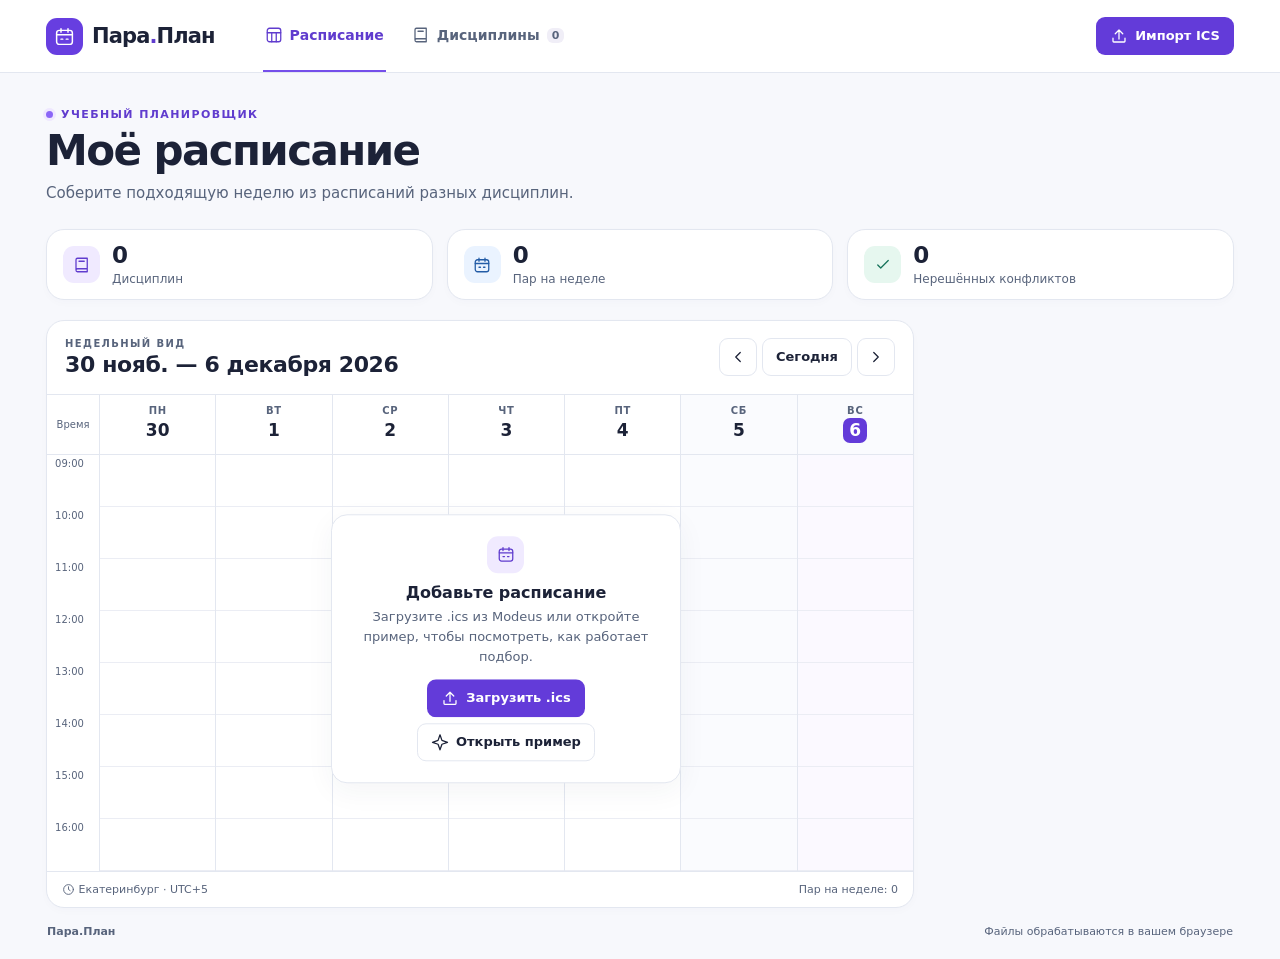
==== schedule-studio/index.html @ d1f344bd "Расширение для скачки файлов" ====
<!doctype html>
<html lang="ru">
<head>
  <meta charset="utf-8">
  <meta name="viewport" content="width=device-width, initial-scale=1">
  <meta name="theme-color" content="#f7f8fc">
  <title>Пара.План — конструктор расписания</title>
  <link rel="stylesheet" href="styles.css">
  <script src="planner.js" defer></script>
  <script src="app.js" defer></script>
</head>
<body>
  <svg class="sprite" xmlns="http://www.w3.org/2000/svg" aria-hidden="true">
    <symbol id="i-calendar" viewBox="0 0 24 24"><rect x="3" y="5" width="18" height="16" rx="3"/><path d="M16 3v4M8 3v4M3 10h18m-13 5h2m4 0h2"/></symbol>
    <symbol id="i-upload" viewBox="0 0 24 24"><path d="M12 16V4m-5 5 5-5 5 5M4 15v4a1 1 0 0 0 1 1h14a1 1 0 0 0 1-1v-4"/></symbol>
    <symbol id="i-download" viewBox="0 0 24 24"><path d="M12 3v12m-5-5 5 5 5-5M4 16v3a1 1 0 0 0 1 1h14a1 1 0 0 0 1-1v-3"/></symbol>
    <symbol id="i-left" viewBox="0 0 24 24"><path d="m15 18-6-6 6-6"/></symbol>
    <symbol id="i-right" viewBox="0 0 24 24"><path d="m9 18 6-6-6-6"/></symbol>
    <symbol id="i-x" viewBox="0 0 24 24"><path d="m6 6 12 12M18 6 6 18"/></symbol>
    <symbol id="i-book" viewBox="0 0 24 24"><path d="M4 5a2 2 0 0 1 2-2h13v18H6a2 2 0 0 1 0-4h13M4 5v14M8 7h7"/></symbol>
    <symbol id="i-alert" viewBox="0 0 24 24"><path d="M10.3 4a2 2 0 0 1 3.4 0l7.8 13a2 2 0 0 1-1.7 3H4.2a2 2 0 0 1-1.7-3l7.8-13ZM12 9v4m0 3h.01"/></symbol>
    <symbol id="i-grid" viewBox="0 0 24 24"><rect x="3" y="3" width="18" height="18" rx="3"/><path d="M3 9h18M9 9v12m6-12v12"/></symbol>
    <symbol id="i-check" viewBox="0 0 24 24"><path d="m5 12 4 4L19 6"/></symbol>
    <symbol id="i-clock" viewBox="0 0 24 24"><circle cx="12" cy="12" r="9"/><path d="M12 7v5l3 2"/></symbol>
    <symbol id="i-file" viewBox="0 0 24 24"><path d="M14 3H6a2 2 0 0 0-2 2v14a2 2 0 0 0 2 2h12a2 2 0 0 0 2-2V9Zm0 0v6h6M8 13h8m-8 4h5"/></symbol>
    <symbol id="i-spark" viewBox="0 0 24 24"><path d="m12 2 2.6 7.4L22 12l-7.4 2.6L12 22l-2.6-7.4L2 12l7.4-2.6L12 2Z"/></symbol>
  </svg>

  <header class="topbar">
    <div class="top-inner">
      <button class="brand" data-action="view" data-view="calendar" aria-label="Пара.План — расписание"><span class="brand-icon"><svg class="icon"><use href="#i-calendar"/></svg></span>Пара<span class="brand-period">.</span>План</button>
      <nav aria-label="Разделы">
        <button class="tab" id="calendar-tab" data-action="view" data-view="calendar"><svg class="icon"><use href="#i-grid"/></svg>Расписание</button>
        <button class="tab" id="subjects-tab" data-action="view" data-view="subjects"><svg class="icon"><use href="#i-book"/></svg>Дисциплины <span id="subject-count" class="tab-count">0</span></button>
      </nav>
      <button class="button primary top-import" data-action="import"><svg class="icon"><use href="#i-upload"/></svg>Импорт ICS</button>
    </div>
  </header>

  <main class="workspace">
    <section class="intro">
      <div><div class="eyebrow"><span></span> УЧЕБНЫЙ ПЛАНИРОВЩИК</div><h1 id="page-title">Моё расписание</h1><p id="page-caption">Соберите подходящую неделю из расписаний разных дисциплин.</p></div>
      <div class="intro-actions"><button id="edit-plan" class="button secondary" data-action="edit-plan" hidden>Изменить приоритеты</button>
        <button id="export-button" class="button secondary" data-action="export" hidden><svg class="icon"><use href="#i-download"/></svg>Скачать .ics</button></div>
    </section>

    <p id="notice" class="notice" role="status" hidden></p>
    <section id="plan-step" class="panel plan-step" hidden>
      <div><h2>Настройка плана</h2><p id="plan-help" class="subhead" role="status">Проверьте дисциплины и глобальные ограничения. Затем постройте расписание.</p></div>
      <button id="build-plan" type="submit" form="rules-form" class="button primary" aria-describedby="plan-help"><svg class="icon"><use href="#i-check"/></svg>Построить расписание</button>
    </section>
    <section id="stats" class="stats" aria-label="Сводка"></section>

    <div class="layout">
      <section id="calendar-panel" class="panel calendar" aria-label="Недельное расписание">
        <div class="calendar-toolbar">
          <div><div class="section-label">НЕДЕЛЬНЫЙ ВИД</div><h2 id="week-title"></h2></div>
          <div class="week-controls">
            <button class="button square" data-action="prev" aria-label="Предыдущая неделя"><svg class="icon"><use href="#i-left"/></svg></button>
            <button class="button secondary" data-action="today">Сегодня</button>
            <button class="button square" data-action="next" aria-label="Следующая неделя"><svg class="icon"><use href="#i-right"/></svg></button>
          </div>
        </div>
        <div class="calendar-viewport" id="calendar-viewport" tabindex="0" aria-label="Сетка недели"><div id="week-grid"></div></div>
        <div class="calendar-footer"><span><svg class="icon"><use href="#i-clock"/></svg> Екатеринбург · UTC+5</span><span id="calendar-footnote"></span></div>
      </section>

      <section id="subjects-panel" hidden aria-label="Дисциплины и файлы"></section>

      <aside class="sidebar">
        <section class="panel conflict-panel" id="mandatory" aria-label="Обязательные пары" hidden></section>
        <section class="panel priority-panel" id="rules-panel" aria-label="Глобальные приоритеты">
          <div class="panel-heading"><span class="tile blue"><svg class="icon"><use href="#i-clock"/></svg></span><div><h2>Глобальные приоритеты</h2><p>Ограничения для всех групп</p></div></div>
          <form id="rules-form" class="rules-form">
            <fieldset><legend>Дни без пар</legend><div class="rule-days">
              <label><input type="checkbox" name="day" value="1">Пн</label><label><input type="checkbox" name="day" value="2">Вт</label>
              <label><input type="checkbox" name="day" value="3">Ср</label><label><input type="checkbox" name="day" value="4">Чт</label>
              <label><input type="checkbox" name="day" value="5">Пт</label><label><input type="checkbox" name="day" value="6">Сб</label>
              <label><input type="checkbox" name="day" value="0">Вс</label>
            </div></fieldset>
            <div class="rule-times"><label class="form-label">Не раньше<input type="time" name="earliest"></label><label class="form-label">Не позже<input type="time" name="latest"></label></div>
            <p class="panel-hint">Время Екатеринбурга. Ограничения действуют на пары, для которых есть выбор. Нарушения для обязательных пар отмечаются отдельно.</p>
          </form>
        </section>
        <section class="panel conflict-panel" id="conflicts" aria-label="Конфликты"></section>
      </aside>
    </div>
    <footer class="page-footer"><span>Пара.План</span><span>Файлы обрабатываются в вашем браузере</span></footer>
  </main>

  <dialog id="modal" aria-labelledby="modal-title"><div id="modal-content"></div></dialog>
</body>
</html>
---- schedule-studio/styles.css ----
:root{color-scheme:light;--bg:#f7f8fc;--surface:#fff;--ink:#1c2237;--muted:#58647c;--line:#e3e7f0;--violet:#603cce;--blue:#235ca6;--green:#17735b;--amber:#995014;--radius:18px;--hour:52px;font-family:"Segoe UI",system-ui,sans-serif;color:var(--ink);background:var(--bg)}
*{box-sizing:border-box}body{margin:0;min-width:320px}button,input,select{font:inherit}button{cursor:pointer}button:disabled{cursor:not-allowed;opacity:.48}button:focus-visible,input:focus-visible,select:focus-visible,[tabindex]:focus-visible{outline:2px solid #7957ea;outline-offset:2px}button,input,select{transition:background-color .16s,border-color .16s,color .16s}button{color:inherit}h1,h2,h3,p{margin:0}[hidden]{display:none!important}.sprite{position:absolute;width:0;height:0;overflow:hidden}.icon{width:18px;height:18px;flex:none;fill:none;stroke:currentColor;stroke-width:1.7;stroke-linecap:round;stroke-linejoin:round;vertical-align:middle}
.topbar{background:var(--surface);border-bottom:1px solid var(--line)}.top-inner,.workspace{max-width:1540px;margin:auto;padding-inline:clamp(16px,3.6vw,56px)}.top-inner{height:72px;display:flex;align-items:center;gap:48px}.brand{border:0;background:none;font-size:21px;font-weight:800;letter-spacing:-.9px;display:flex;align-items:center;padding:0;white-space:nowrap}.brand-icon{display:grid;place-items:center;width:37px;height:37px;border-radius:11px;background:#673ee0;color:white;margin-right:9px}.brand-icon .icon{width:21px;height:21px}.brand-period{color:var(--violet)}nav{display:flex;height:100%;gap:24px}.tab{background:none;border:0;border-bottom:2px solid transparent;color:var(--muted);display:flex;align-items:center;gap:7px;font-size:14px;font-weight:650;padding:0 2px;white-space:nowrap}.tab:hover,.tab[aria-current]{color:var(--violet)}.tab[aria-current]{border-color:#754fea}.tab-count{border-radius:6px;background:#f0eef7;padding:1px 5px;font-size:11px}.top-import{margin-left:auto;white-space:nowrap}
.workspace{padding-top:35px}.intro{display:flex;justify-content:space-between;align-items:end;gap:16px;margin-bottom:24px}.eyebrow,.section-label{font-size:11px;font-weight:750;letter-spacing:1.4px;color:var(--violet)}.eyebrow{display:flex;align-items:center;gap:8px;margin-bottom:7px}.eyebrow span{width:7px;height:7px;background:#8b66f7;border-radius:50%;box-shadow:0 0 0 3px #efe8ff}.intro h1{font-size:clamp(29px,4vw,42px);line-height:1.1;letter-spacing:-1.6px;margin-bottom:8px}.intro p,.panel-heading p,.panel-hint,.empty p,.subhead{color:var(--muted);font-size:13px;line-height:1.55}.intro p{font-size:15px}
.button{display:inline-flex;justify-content:center;align-items:center;gap:7px;min-height:38px;padding:8px 13px;border-radius:9px;border:1px solid transparent;font-size:13px;font-weight:680;line-height:1.2;text-decoration:none}.primary{background:#633bd9;color:white}.primary:hover:not(:disabled){background:#502bbf}.secondary,.square{background:#fff;border-color:var(--line)}.secondary:hover:not(:disabled),.square:hover:not(:disabled){background:#f3f0fd;border-color:#d9ccf9}.square{width:38px;padding:6px;flex:none}.quiet{min-height:30px;background:transparent;color:var(--violet);padding:4px 6px}.quiet:hover,.tiny:hover{background:#eee9fb}.notice{padding:12px 14px;margin-bottom:16px;border:1px solid #daccfb;border-radius:10px;background:#f3eeff;font-size:13px;line-height:1.5;overflow-wrap:anywhere}
.stats{display:grid;grid-template-columns:repeat(3,minmax(0,1fr));gap:14px;margin-bottom:20px}.stat,.panel{background:#fff;border:1px solid var(--line);border-radius:var(--radius);box-shadow:0 3px 9px #24315505}.stat{padding:13px 16px;display:flex;align-items:center;gap:12px;min-width:0}.stat strong{display:block;font-size:23px;line-height:1.1;letter-spacing:-.6px}.stat p{font-size:12px;color:var(--muted);margin-top:3px}.tile{display:grid;place-items:center;width:37px;height:37px;border-radius:11px;color:var(--tone);background:var(--tint);flex:none}.violet{--tone:#603cce;--tint:#f0eaff;--edge:#b49af8}.blue{--tone:#235ca6;--tint:#eaf3ff;--edge:#89b4ee}.green{--tone:#17735b;--tint:#e6f7ef;--edge:#74c5a8}.amber{--tone:#995014;--tint:#fff2de;--edge:#efb46e}.pink{--tone:#9f3678;--tint:#fcebf6;--edge:#e29fc9}.slate{--tone:#4e5f7b;--tint:#eef1f7;--edge:#a1aec5}
.layout{display:grid;grid-template-columns:minmax(0,1fr) 300px;align-items:start;gap:20px}.sidebar{display:grid;gap:16px}.calendar{min-width:0;overflow:hidden}.calendar-toolbar{display:flex;justify-content:space-between;align-items:center;gap:12px;padding:17px 18px}.section-label{color:var(--muted);font-size:10px;margin-bottom:3px}.calendar-toolbar h2{font-size:22px;letter-spacing:-.4px}.week-controls{display:flex;gap:5px}.calendar-viewport{overflow:auto;overscroll-behavior-x:contain}#week-grid{min-width:665px;position:relative;display:grid;grid-template-columns:52px repeat(7,minmax(0,1fr));border-top:1px solid var(--line);background:#fff}.day-head{min-height:60px;border-bottom:1px solid var(--line);border-left:1px solid var(--line);display:grid;align-content:center;justify-items:center;gap:2px}.day-head small{font-size:10px;font-weight:750;letter-spacing:.7px;text-transform:uppercase;color:var(--muted)}.day-head strong{font-size:17px;line-height:25px;padding:0 6px}.day-head.today strong{background:#633bd9;color:#fff;border-radius:7px}.day-head.weekend,.day-column.weekend{background-color:#fafbfe}.day-head.gutter{border-left:0;font-size:10px;color:var(--muted)}.hours,.day-column{position:relative;height:calc(var(--hours) * var(--hour))}.hours span{display:block;height:var(--hour);font-size:10px;color:var(--muted);padding:3px 0 0 8px}.day-column{border-left:1px solid var(--line);background-image:repeating-linear-gradient(to bottom,transparent 0,transparent calc(var(--hour) - 1px),#ebedf4 calc(var(--hour) - 1px),#ebedf4 var(--hour))}.day-column.today{background-color:#fbf9ff}.lesson{position:absolute;left:5px;right:5px;text-align:left;border:0;border-left:3px solid var(--edge);border-radius:7px;color:var(--tone);background:var(--tint);padding:4px 5px;overflow:hidden;display:block}.lesson:hover{filter:saturate(1.4) brightness(.97);z-index:1}.lesson-time,.lesson-title,.lesson-sub{display:block;overflow:hidden;text-overflow:ellipsis}.lesson-time,.lesson-sub{font-size:10px;white-space:nowrap}.lesson-title{font-size:11px;font-weight:750;line-height:1.2;margin:2px 0;display:-webkit-box;-webkit-box-orient:vertical;-webkit-line-clamp:2}.calendar-empty{grid-column:2/-1;position:absolute;justify-self:center;top:calc(50% + 16px);transform:translateY(-50%);width:min(350px,90%);padding:21px;background:#fff;border:1px solid var(--line);border-radius:16px;box-shadow:0 8px 28px #2733580d;text-align:center}.empty .tile{margin:0 auto 10px}.empty h3{font-size:16px;margin-bottom:5px}.empty-actions{display:flex;flex-wrap:wrap;justify-content:center;gap:6px;margin-top:12px}.calendar-footer{border-top:1px solid var(--line);display:flex;justify-content:space-between;gap:8px;padding:11px 15px;color:var(--muted);font-size:11px}.calendar-footer .icon{width:13px;height:13px}
.priority-panel,.conflict-panel,.subject-card,.sources{padding:16px}.panel-heading{display:flex;gap:10px;align-items:center}.panel-heading h2,.sources h2{font-size:16px;letter-spacing:-.2px}.panel-heading p{font-size:12px}.tiny{background:transparent;border:0;color:var(--muted);padding:2px;border-radius:6px;display:inline-flex;align-items:center;justify-content:center;min-width:20px;min-height:24px}.tiny .icon{width:14px;height:14px}.panel-hint{font-size:11px;margin-top:9px}.conflict-list{display:grid;gap:7px;margin-top:12px}.conflict-item{border:1px solid #f0dbb9;background:#fff9ef;border-radius:9px;text-align:left;padding:8px 9px;display:flex;justify-content:space-between;align-items:center;gap:5px;overflow-wrap:anywhere;width:100%;font-size:12px}.conflict-item:hover{background:#fff1d8}.conflict-item b,.conflict-item small{display:block}.conflict-item small{margin-top:3px;color:var(--muted)}
.mandatory-issues{margin-top:10px;color:var(--amber);font-size:12px}
.mandatory-issues summary{cursor:pointer;font-weight:650}
.mandatory-issues ul{list-style:none;padding:0;margin:6px 0 0;color:var(--ink)}
.mandatory-issues li{display:grid;gap:3px;padding:7px 0;border-top:1px solid var(--line);overflow-wrap:anywhere}
.mandatory-issues li span:last-child{color:var(--muted)}
.subject-list{display:grid;grid-template-columns:repeat(auto-fit,minmax(min(100%,310px),1fr));gap:12px;margin-bottom:14px}.subject-card h2{font-size:17px;overflow-wrap:anywhere}.subject-card header{display:flex;justify-content:space-between;align-items:start;flex-wrap:wrap;gap:8px;margin-bottom:11px}.subject-card label,.form-label{display:grid;gap:5px;font-size:12px;color:var(--muted);font-weight:650}.switch{display:flex!important;align-items:center;white-space:nowrap}.switch input{accent-color:#633bd9}.block-row{border-top:1px solid var(--line);margin-top:10px;padding-top:9px}.block-row p{color:var(--muted);font-size:11px;margin-top:5px}.block-row strong{color:var(--ink)}input:not([type=checkbox]):not([type=radio]),select{border:1px solid var(--line);border-radius:8px;background:#fff;color:var(--ink);padding:8px;min-height:36px;font-size:13px;width:100%;min-width:0}.sources{margin-bottom:10px}.source-row{display:flex;align-items:center;gap:9px;min-width:0;padding:9px 0;border-top:1px solid var(--line)}.source-row>div{flex:1;min-width:0;overflow-wrap:anywhere}.source-row b{font-size:13px}.source-row p{font-size:12px;color:var(--muted)}.sources h2{margin-bottom:10px}.subject-empty{text-align:center;padding:30px;margin-bottom:12px}.page-footer{display:flex;justify-content:space-between;gap:12px;color:var(--muted);font-size:11px;padding:17px 1px 21px}.page-footer span:first-child{font-weight:750}
dialog{color:var(--ink);width:min(540px,calc(100% - 24px));max-height:calc(100% - 24px);border:1px solid var(--line);border-radius:20px;padding:0;box-shadow:0 22px 80px #1a16423b}dialog::backdrop{background:#20213973}#modal-content{padding:20px}.modal-heading{display:flex;align-items:flex-start;justify-content:space-between;gap:10px;margin-bottom:12px}.modal-heading h2{font-size:23px;letter-spacing:-.5px;overflow-wrap:anywhere}.modal-form{display:grid;gap:11px}.modal-form details{font-size:13px;color:var(--muted)}.modal-form summary{cursor:pointer;margin-bottom:8px}.advanced{display:grid;gap:7px}.modal-actions{display:flex;justify-content:flex-end;gap:8px;flex-wrap:wrap;margin-top:5px}.drop{border:1px dashed #bca8f1;background:#faf7ff;border-radius:12px;padding:13px}.drop.active{background:#eee5ff}.drop input{margin-top:6px}.drop input::file-selector-button{border:1px solid #dacbf6;border-radius:6px;color:var(--violet);background:#f2ecff;padding:4px 7px;margin-right:6px;cursor:pointer}.option{border:1px solid var(--line);padding:11px;margin-top:9px;border-radius:10px;overflow-wrap:anywhere}.option h3{font-size:14px}.option p,.option ul{font-size:12px;color:var(--muted);line-height:1.5;margin:5px 0}.option ul{padding-left:17px}.event-details{display:grid;grid-template-columns:max-content 1fr;gap:9px 12px;font-size:13px;margin:0}.event-details dt{color:var(--muted)}.event-details dd{margin:0;overflow-wrap:anywhere}.event-details a{color:var(--violet)}
@media(max-width:1060px){.layout{grid-template-columns:minmax(0,1fr) 263px;gap:13px}.top-inner{gap:28px}.workspace{padding-top:26px}}@media(max-width:880px){.layout{grid-template-columns:minmax(0,1fr)}.sidebar{grid-template-columns:repeat(2,minmax(0,1fr))}.calendar-empty{grid-column:1/-1;justify-self:start;left:clamp(10px,calc((100vw - 380px)/2),150px);width:min(350px,calc(100vw - 55px))}}@media(max-width:550px){.top-inner{flex-wrap:wrap;gap:0;justify-content:space-between;height:auto;padding-top:10px}.top-import{margin-left:0}nav{order:3;width:100%;height:43px;gap:22px}.intro{align-items:start}.intro>.button{font-size:0;min-width:38px;padding:7px}.intro p{font-size:13px}.stats{gap:6px}.stat{padding:8px;gap:5px;align-items:flex-start;flex-direction:column}.stat strong{font-size:18px}.stat p{font-size:10px}.stat .tile{width:25px;height:25px;border-radius:7px}.stat .icon{width:14px;height:14px}.sidebar{grid-template-columns:1fr}.calendar-toolbar{padding:12px;align-items:start}.calendar-toolbar h2{font-size:16px}.week-controls .button{padding:4px 6px;min-height:30px;font-size:11px}.week-controls .square{width:28px}.calendar-footer{font-size:10px;padding:8px}.page-footer{font-size:10px}.calendar-empty{left:10px}}
@media(prefers-reduced-motion:reduce){*{transition:none!important}}
.source-folder{margin:14px 0 5px;color:var(--muted);font-size:13px;overflow-wrap:anywhere}.folder-picker{background:#f7f9ff;border-color:#abbdde}#file-selection:empty{display:none}#file-selection,#import-error{overflow-wrap:anywhere}
.plan-step{display:flex;justify-content:space-between;align-items:center;gap:14px;padding:15px 18px;margin-bottom:16px}.plan-step h2{font-size:19px;margin-bottom:4px}.plan-step .button{flex:none}.intro-actions{display:flex;gap:7px;flex-wrap:wrap;justify-content:flex-end}.fixed-groups{font-size:12px;line-height:1.5;color:var(--muted);margin:9px 0 5px;padding-left:17px}.block-row select{white-space:normal}
.rules-form{display:grid;gap:10px;margin-top:13px}.rules-form fieldset{min-width:0;margin:0;padding:0;border:0}.rules-form legend{padding:0;margin-bottom:6px;font-size:12px;font-weight:650;color:var(--muted)}.rule-days{display:flex;gap:4px;flex-wrap:wrap}.rule-days label{display:flex;align-items:center;gap:3px;border:1px solid var(--line);padding:3px 4px;border-radius:6px;font-size:12px}.rule-days input{accent-color:var(--violet);margin:0}.rule-times{display:grid;grid-template-columns:repeat(2,minmax(0,1fr));gap:7px}.rules-form .panel-hint{margin:0}
@media(max-width:550px){.intro:has(.intro-actions button:not([hidden])){flex-wrap:wrap}.intro-actions{justify-content:flex-start}.plan-step{align-items:flex-start;flex-direction:column}.plan-step .button{width:100%}}
.subject-tree{display:grid;gap:12px;min-width:0}
.tree-folder{min-width:0;border:1px solid var(--line);border-radius:12px;background:var(--surface)}
.tree-folder>summary{display:flex;align-items:center;gap:9px;padding:12px;cursor:pointer;list-style:none}
.tree-folder>summary::-webkit-details-marker{display:none}
.tree-folder>summary:hover{background:#f7f3ff}
.tree-folder>summary:focus-visible,.tree-files>summary:focus-visible{outline:2px solid var(--violet);outline-offset:-2px}
.folder-mark{display:grid;place-items:center;flex:none;width:23px;height:23px;border-radius:6px;background:#f0eaff;color:var(--violet)}
.folder-mark .icon{width:15px;height:15px}
.tree-folder[open]>summary .folder-mark .icon{transform:rotate(90deg)}
.folder-title{flex:1;min-width:0;overflow-wrap:anywhere;font-size:14px;font-weight:650}
.folder-status{display:inline-flex;align-items:center;justify-content:center;flex:none;width:18px;height:18px;color:var(--green)}
.folder-status .icon{width:16px;height:16px;stroke-width:2.5}
.folder-count{flex:none;padding:3px 7px;border-radius:6px;background:#f2f4fa;color:var(--muted);font-size:11px;white-space:nowrap}
.subject-tree>.tree-folder>summary .folder-title{font-size:16px}
.tree-body{display:grid;gap:8px;padding:10px 12px 12px;border-top:1px solid var(--line);background:#fafbfe;border-radius:0 0 12px 12px}
.tree-body>.subject-list{margin-bottom:0;align-items:start}
.tree-files{padding:0 8px;border:1px solid var(--line);border-radius:8px;background:var(--surface)}
.tree-files>summary{padding:8px 0;color:var(--muted);font-size:13px;cursor:pointer}
@media(max-width:550px){.tree-body{padding:7px}.tree-folder>summary{padding:9px;gap:6px}.folder-count{padding:3px 5px}}
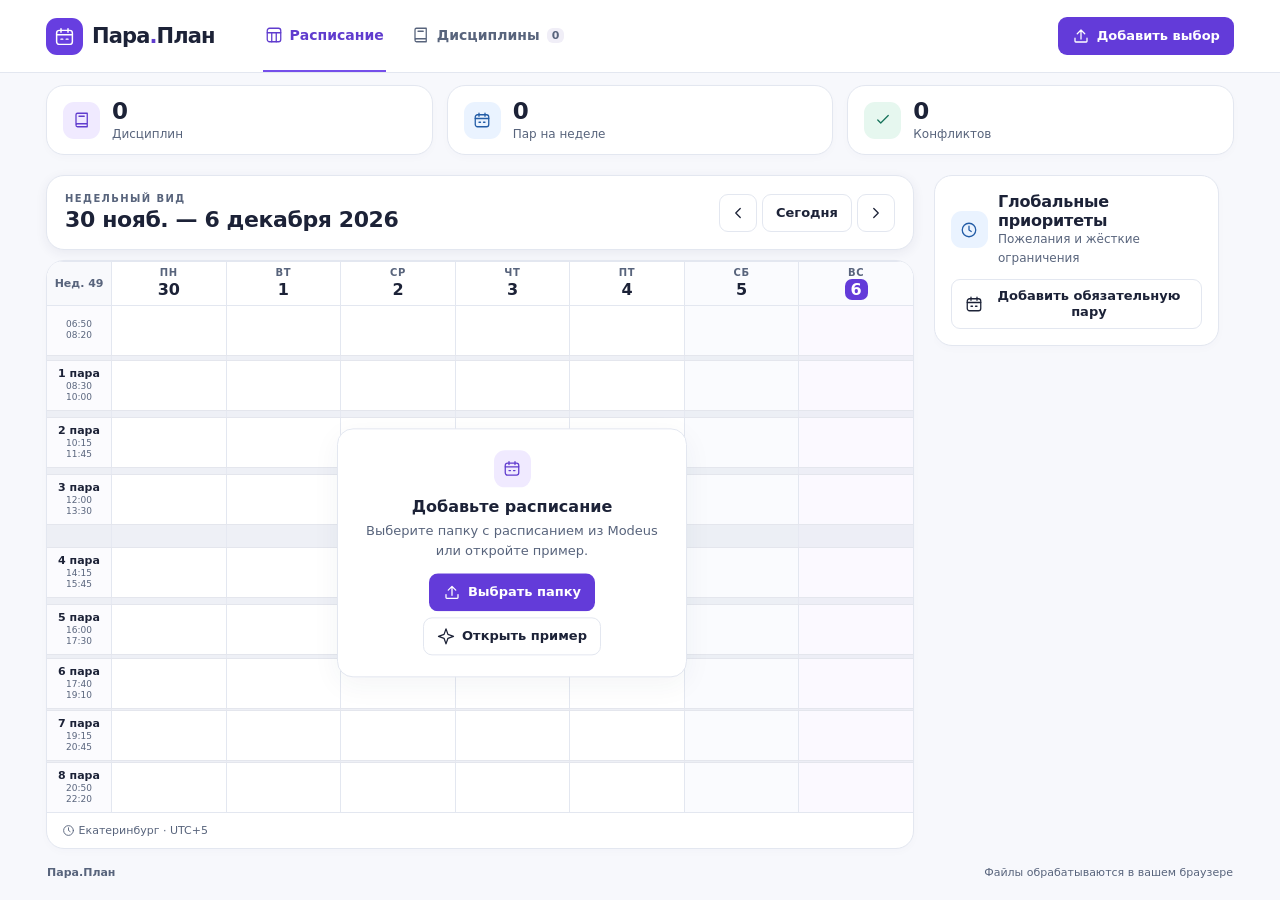
==== commit 89573d3c: "Обнова" ====
--- a/schedule-studio/index.html
+++ b/schedule-studio/index.html
@@ -33,17 +33,17 @@
         <button class="tab" id="calendar-tab" data-action="view" data-view="calendar"><svg class="icon"><use href="#i-grid"/></svg>Расписание</button>
         <button class="tab" id="subjects-tab" data-action="view" data-view="subjects"><svg class="icon"><use href="#i-book"/></svg>Дисциплины <span id="subject-count" class="tab-count">0</span></button>
       </nav>
-      <button class="button primary top-import" data-action="import"><svg class="icon"><use href="#i-upload"/></svg>Импорт ICS</button>
+      <div class="source-actions" id="source-actions">
+        <button type="button" class="button primary" id="add-campaign" data-action="add-campaign"><svg class="icon" aria-hidden="true"><use href="#i-upload"/></svg>Добавить выбор</button>
+      </div>
+      <div class="schedule-actions" id="schedule-actions" hidden>
+        <button type="button" id="edit-plan" class="button primary" data-action="edit-plan">Изменить приоритеты</button>
+        <button type="button" id="export-button" class="button secondary" data-action="export"><svg class="icon" aria-hidden="true"><use href="#i-download"/></svg>Скачать .ics</button>
+      </div>
     </div>
   </header>
 
   <main class="workspace">
-    <section class="intro">
-      <div><div class="eyebrow"><span></span> УЧЕБНЫЙ ПЛАНИРОВЩИК</div><h1 id="page-title">Моё расписание</h1><p id="page-caption">Соберите подходящую неделю из расписаний разных дисциплин.</p></div>
-      <div class="intro-actions"><button id="edit-plan" class="button secondary" data-action="edit-plan" hidden>Изменить приоритеты</button>
-        <button id="export-button" class="button secondary" data-action="export" hidden><svg class="icon"><use href="#i-download"/></svg>Скачать .ics</button></div>
-    </section>
-
     <p id="notice" class="notice" role="status" hidden></p>
     <section id="plan-step" class="panel plan-step" hidden>
       <div><h2>Настройка плана</h2><p id="plan-help" class="subhead" role="status">Проверьте дисциплины и глобальные ограничения. Затем постройте расписание.</p></div>
@@ -51,28 +51,48 @@
     </section>
     <section id="stats" class="stats" aria-label="Сводка"></section>
 
-    <div class="layout">
-      <section id="calendar-panel" class="panel calendar" aria-label="Недельное расписание">
-        <div class="calendar-toolbar">
-          <div><div class="section-label">НЕДЕЛЬНЫЙ ВИД</div><h2 id="week-title"></h2></div>
-          <div class="week-controls">
-            <button class="button square" data-action="prev" aria-label="Предыдущая неделя"><svg class="icon"><use href="#i-left"/></svg></button>
-            <button class="button secondary" data-action="today">Сегодня</button>
-            <button class="button square" data-action="next" aria-label="Следующая неделя"><svg class="icon"><use href="#i-right"/></svg></button>
+    <div class="layout" id="page-layout">
+      <section id="calendar-panel" class="calendar-results" aria-label="Варианты расписания">
+        <div class="panel calendar-toolbar">
+          <div class="calendar-week">
+            <div><div class="section-label">НЕДЕЛЬНЫЙ ВИД</div><h2 id="week-title"></h2></div>
+            <div class="week-controls" role="group" aria-label="Выбор недели">
+              <button type="button" class="button square" data-action="prev" aria-label="Предыдущая неделя"><svg class="icon" aria-hidden="true"><use href="#i-left"/></svg></button>
+              <button type="button" class="button secondary" data-action="today">Сегодня</button>
+              <button type="button" class="button square" data-action="next" aria-label="Следующая неделя"><svg class="icon" aria-hidden="true"><use href="#i-right"/></svg></button>
+            </div>
           </div>
         </div>
-        <div class="calendar-viewport" id="calendar-viewport" tabindex="0" aria-label="Сетка недели"><div id="week-grid"></div></div>
-        <div class="calendar-footer"><span><svg class="icon"><use href="#i-clock"/></svg> Екатеринбург · UTC+5</span><span id="calendar-footnote"></span></div>
+        <div id="schedule-results" class="schedule-results"></div>
       </section>
+
+      <aside class="calendar-sidebar" id="calendar-sidebar" aria-label="Управление расписанием" hidden>
+        <div class="calendar-summary" id="calendar-summary">
+          <button type="button" class="button secondary plan-groups-button" data-action="show-plan-groups"
+            aria-haspopup="dialog" aria-controls="modal" aria-label="Какие группы выбрать" title="Какие группы выбрать">
+            <svg class="icon" aria-hidden="true"><use href="#i-book"/></svg>
+            <span class="plan-groups-full">Какие группы выбрать</span><span class="plan-groups-short">Группы</span>
+          </button>
+        </div>
+        <section id="variant-controls" class="panel variant-controls" aria-labelledby="schedule-changes-title" hidden>
+          <div class="schedule-changes-heading">
+            <h2 id="schedule-changes-title">Изменения расписания</h2>
+            <p id="variant-position" role="status" aria-atomic="true"></p>
+            <button type="button" class="button secondary" data-action="reset-schedule-changes" disabled>Вернуть лучшее</button>
+          </div>
+          <div id="schedule-change-list" class="comparison-list" role="region" aria-label="Список изменений расписания" tabindex="0"></div>
+        </section>
+      </aside>
 
       <section id="subjects-panel" hidden aria-label="Дисциплины и файлы"></section>
 
-      <aside class="sidebar">
+      <aside class="sidebar" id="settings-sidebar">
         <section class="panel conflict-panel" id="mandatory" aria-label="Обязательные пары" hidden></section>
         <section class="panel priority-panel" id="rules-panel" aria-label="Глобальные приоритеты">
-          <div class="panel-heading"><span class="tile blue"><svg class="icon"><use href="#i-clock"/></svg></span><div><h2>Глобальные приоритеты</h2><p>Ограничения для всех групп</p></div></div>
+          <div class="panel-heading"><span class="tile blue"><svg class="icon"><use href="#i-clock"/></svg></span><div><h2>Глобальные приоритеты</h2><p>Пожелания и жёсткие ограничения</p></div></div>
+          <div id="preference-controls"></div>
           <form id="rules-form" class="rules-form">
-            <fieldset><legend>Дни без пар</legend><div class="rule-days">
+            <fieldset><legend>Запретить пары в эти дни</legend><div class="rule-days">
               <label><input type="checkbox" name="day" value="1">Пн</label><label><input type="checkbox" name="day" value="2">Вт</label>
               <label><input type="checkbox" name="day" value="3">Ср</label><label><input type="checkbox" name="day" value="4">Чт</label>
               <label><input type="checkbox" name="day" value="5">Пт</label><label><input type="checkbox" name="day" value="6">Сб</label>
@@ -81,13 +101,14 @@
             <div class="rule-times"><label class="form-label">Не раньше<input type="time" name="earliest"></label><label class="form-label">Не позже<input type="time" name="latest"></label></div>
             <p class="panel-hint">Время Екатеринбурга. Ограничения действуют на пары, для которых есть выбор. Нарушения для обязательных пар отмечаются отдельно.</p>
           </form>
+          <div id="manual-lesson-controls" class="manual-lesson-controls"></div>
         </section>
-        <section class="panel conflict-panel" id="conflicts" aria-label="Конфликты"></section>
       </aside>
     </div>
     <footer class="page-footer"><span>Пара.План</span><span>Файлы обрабатываются в вашем браузере</span></footer>
   </main>
 
+  <section id="lesson-preview" class="lesson-preview" aria-labelledby="lesson-preview-title" hidden></section>
   <dialog id="modal" aria-labelledby="modal-title"><div id="modal-content"></div></dialog>
 </body>
 </html>
--- a/schedule-studio/styles.css
+++ b/schedule-studio/styles.css
@@ -1,24 +1,160 @@
-:root{color-scheme:light;--bg:#f7f8fc;--surface:#fff;--ink:#1c2237;--muted:#58647c;--line:#e3e7f0;--violet:#603cce;--blue:#235ca6;--green:#17735b;--amber:#995014;--radius:18px;--hour:52px;font-family:"Segoe UI",system-ui,sans-serif;color:var(--ink);background:var(--bg)}
+:root{color-scheme:light;--bg:#f7f8fc;--surface:#fff;--ink:#1c2237;--muted:#58647c;--line:#e3e7f0;--violet:#603cce;--blue:#235ca6;--green:#17735b;--amber:#995014;--radius:18px;font-family:"Segoe UI",system-ui,sans-serif;color:var(--ink);background:var(--bg)}
 *{box-sizing:border-box}body{margin:0;min-width:320px}button,input,select{font:inherit}button{cursor:pointer}button:disabled{cursor:not-allowed;opacity:.48}button:focus-visible,input:focus-visible,select:focus-visible,[tabindex]:focus-visible{outline:2px solid #7957ea;outline-offset:2px}button,input,select{transition:background-color .16s,border-color .16s,color .16s}button{color:inherit}h1,h2,h3,p{margin:0}[hidden]{display:none!important}.sprite{position:absolute;width:0;height:0;overflow:hidden}.icon{width:18px;height:18px;flex:none;fill:none;stroke:currentColor;stroke-width:1.7;stroke-linecap:round;stroke-linejoin:round;vertical-align:middle}
-.topbar{background:var(--surface);border-bottom:1px solid var(--line)}.top-inner,.workspace{max-width:1540px;margin:auto;padding-inline:clamp(16px,3.6vw,56px)}.top-inner{height:72px;display:flex;align-items:center;gap:48px}.brand{border:0;background:none;font-size:21px;font-weight:800;letter-spacing:-.9px;display:flex;align-items:center;padding:0;white-space:nowrap}.brand-icon{display:grid;place-items:center;width:37px;height:37px;border-radius:11px;background:#673ee0;color:white;margin-right:9px}.brand-icon .icon{width:21px;height:21px}.brand-period{color:var(--violet)}nav{display:flex;height:100%;gap:24px}.tab{background:none;border:0;border-bottom:2px solid transparent;color:var(--muted);display:flex;align-items:center;gap:7px;font-size:14px;font-weight:650;padding:0 2px;white-space:nowrap}.tab:hover,.tab[aria-current]{color:var(--violet)}.tab[aria-current]{border-color:#754fea}.tab-count{border-radius:6px;background:#f0eef7;padding:1px 5px;font-size:11px}.top-import{margin-left:auto;white-space:nowrap}
-.workspace{padding-top:35px}.intro{display:flex;justify-content:space-between;align-items:end;gap:16px;margin-bottom:24px}.eyebrow,.section-label{font-size:11px;font-weight:750;letter-spacing:1.4px;color:var(--violet)}.eyebrow{display:flex;align-items:center;gap:8px;margin-bottom:7px}.eyebrow span{width:7px;height:7px;background:#8b66f7;border-radius:50%;box-shadow:0 0 0 3px #efe8ff}.intro h1{font-size:clamp(29px,4vw,42px);line-height:1.1;letter-spacing:-1.6px;margin-bottom:8px}.intro p,.panel-heading p,.panel-hint,.empty p,.subhead{color:var(--muted);font-size:13px;line-height:1.55}.intro p{font-size:15px}
+.topbar{background:var(--surface);border-bottom:1px solid var(--line)}.top-inner,.workspace{max-width:1540px;margin:auto;padding-inline:clamp(16px,3.6vw,56px)}.top-inner{height:72px;display:flex;align-items:center;gap:48px}.brand{border:0;background:none;font-size:21px;font-weight:800;letter-spacing:-.9px;display:flex;align-items:center;padding:0;white-space:nowrap}.brand-icon{display:grid;place-items:center;width:37px;height:37px;border-radius:11px;background:#673ee0;color:white;margin-right:9px}.brand-icon .icon{width:21px;height:21px}.brand-period{color:var(--violet)}nav{display:flex;height:100%;gap:24px}.tab{background:none;border:0;border-bottom:2px solid transparent;color:var(--muted);display:flex;align-items:center;gap:7px;font-size:14px;font-weight:650;padding:0 2px;white-space:nowrap}.tab:hover,.tab[aria-current]{color:var(--violet)}.tab[aria-current]{border-color:#754fea}.tab-count{border-radius:6px;background:#f0eef7;padding:1px 5px;font-size:11px}
+.source-actions{display:flex;margin-left:auto}
+.top-inner .button{white-space:nowrap}
+.workspace{padding-top:12px}
+.section-label{font-weight:750;letter-spacing:1.4px}
+.panel-heading p,.panel-hint,.empty p,.subhead{color:var(--muted);font-size:13px;line-height:1.55}
 .button{display:inline-flex;justify-content:center;align-items:center;gap:7px;min-height:38px;padding:8px 13px;border-radius:9px;border:1px solid transparent;font-size:13px;font-weight:680;line-height:1.2;text-decoration:none}.primary{background:#633bd9;color:white}.primary:hover:not(:disabled){background:#502bbf}.secondary,.square{background:#fff;border-color:var(--line)}.secondary:hover:not(:disabled),.square:hover:not(:disabled){background:#f3f0fd;border-color:#d9ccf9}.square{width:38px;padding:6px;flex:none}.quiet{min-height:30px;background:transparent;color:var(--violet);padding:4px 6px}.quiet:hover,.tiny:hover{background:#eee9fb}.notice{padding:12px 14px;margin-bottom:16px;border:1px solid #daccfb;border-radius:10px;background:#f3eeff;font-size:13px;line-height:1.5;overflow-wrap:anywhere}
 .stats{display:grid;grid-template-columns:repeat(3,minmax(0,1fr));gap:14px;margin-bottom:20px}.stat,.panel{background:#fff;border:1px solid var(--line);border-radius:var(--radius);box-shadow:0 3px 9px #24315505}.stat{padding:13px 16px;display:flex;align-items:center;gap:12px;min-width:0}.stat strong{display:block;font-size:23px;line-height:1.1;letter-spacing:-.6px}.stat p{font-size:12px;color:var(--muted);margin-top:3px}.tile{display:grid;place-items:center;width:37px;height:37px;border-radius:11px;color:var(--tone);background:var(--tint);flex:none}.violet{--tone:#603cce;--tint:#f0eaff;--edge:#b49af8}.blue{--tone:#235ca6;--tint:#eaf3ff;--edge:#89b4ee}.green{--tone:#17735b;--tint:#e6f7ef;--edge:#74c5a8}.amber{--tone:#995014;--tint:#fff2de;--edge:#efb46e}.pink{--tone:#9f3678;--tint:#fcebf6;--edge:#e29fc9}.slate{--tone:#4e5f7b;--tint:#eef1f7;--edge:#a1aec5}
-.layout{display:grid;grid-template-columns:minmax(0,1fr) 300px;align-items:start;gap:20px}.sidebar{display:grid;gap:16px}.calendar{min-width:0;overflow:hidden}.calendar-toolbar{display:flex;justify-content:space-between;align-items:center;gap:12px;padding:17px 18px}.section-label{color:var(--muted);font-size:10px;margin-bottom:3px}.calendar-toolbar h2{font-size:22px;letter-spacing:-.4px}.week-controls{display:flex;gap:5px}.calendar-viewport{overflow:auto;overscroll-behavior-x:contain}#week-grid{min-width:665px;position:relative;display:grid;grid-template-columns:52px repeat(7,minmax(0,1fr));border-top:1px solid var(--line);background:#fff}.day-head{min-height:60px;border-bottom:1px solid var(--line);border-left:1px solid var(--line);display:grid;align-content:center;justify-items:center;gap:2px}.day-head small{font-size:10px;font-weight:750;letter-spacing:.7px;text-transform:uppercase;color:var(--muted)}.day-head strong{font-size:17px;line-height:25px;padding:0 6px}.day-head.today strong{background:#633bd9;color:#fff;border-radius:7px}.day-head.weekend,.day-column.weekend{background-color:#fafbfe}.day-head.gutter{border-left:0;font-size:10px;color:var(--muted)}.hours,.day-column{position:relative;height:calc(var(--hours) * var(--hour))}.hours span{display:block;height:var(--hour);font-size:10px;color:var(--muted);padding:3px 0 0 8px}.day-column{border-left:1px solid var(--line);background-image:repeating-linear-gradient(to bottom,transparent 0,transparent calc(var(--hour) - 1px),#ebedf4 calc(var(--hour) - 1px),#ebedf4 var(--hour))}.day-column.today{background-color:#fbf9ff}.lesson{position:absolute;left:5px;right:5px;text-align:left;border:0;border-left:3px solid var(--edge);border-radius:7px;color:var(--tone);background:var(--tint);padding:4px 5px;overflow:hidden;display:block}.lesson:hover{filter:saturate(1.4) brightness(.97);z-index:1}.lesson-time,.lesson-title,.lesson-sub{display:block;overflow:hidden;text-overflow:ellipsis}.lesson-time,.lesson-sub{font-size:10px;white-space:nowrap}.lesson-title{font-size:11px;font-weight:750;line-height:1.2;margin:2px 0;display:-webkit-box;-webkit-box-orient:vertical;-webkit-line-clamp:2}.calendar-empty{grid-column:2/-1;position:absolute;justify-self:center;top:calc(50% + 16px);transform:translateY(-50%);width:min(350px,90%);padding:21px;background:#fff;border:1px solid var(--line);border-radius:16px;box-shadow:0 8px 28px #2733580d;text-align:center}.empty .tile{margin:0 auto 10px}.empty h3{font-size:16px;margin-bottom:5px}.empty-actions{display:flex;flex-wrap:wrap;justify-content:center;gap:6px;margin-top:12px}.calendar-footer{border-top:1px solid var(--line);display:flex;justify-content:space-between;gap:8px;padding:11px 15px;color:var(--muted);font-size:11px}.calendar-footer .icon{width:13px;height:13px}
-.priority-panel,.conflict-panel,.subject-card,.sources{padding:16px}.panel-heading{display:flex;gap:10px;align-items:center}.panel-heading h2,.sources h2{font-size:16px;letter-spacing:-.2px}.panel-heading p{font-size:12px}.tiny{background:transparent;border:0;color:var(--muted);padding:2px;border-radius:6px;display:inline-flex;align-items:center;justify-content:center;min-width:20px;min-height:24px}.tiny .icon{width:14px;height:14px}.panel-hint{font-size:11px;margin-top:9px}.conflict-list{display:grid;gap:7px;margin-top:12px}.conflict-item{border:1px solid #f0dbb9;background:#fff9ef;border-radius:9px;text-align:left;padding:8px 9px;display:flex;justify-content:space-between;align-items:center;gap:5px;overflow-wrap:anywhere;width:100%;font-size:12px}.conflict-item:hover{background:#fff1d8}.conflict-item b,.conflict-item small{display:block}.conflict-item small{margin-top:3px;color:var(--muted)}
+body{display:flex;flex-direction:column;height:100vh;height:100dvh;overflow:hidden}
+.topbar{flex:none}
+.workspace{display:flex;flex:1;flex-direction:column;width:100%;min-height:0}
+.workspace> :not(.layout){flex:none}
+.layout{display:grid;grid-template-columns:minmax(0,1fr) 300px;grid-template-rows:minmax(0,1fr);flex:1;gap:20px;min-height:0}
+.sidebar{display:grid;align-content:start;gap:16px}
+#subjects-panel,.sidebar{min-width:0;min-height:0;overflow:auto;scrollbar-gutter:stable}
+.calendar-results,.schedule-results,.calendar,.calendar-viewport{min-width:0;min-height:0}
+.calendar-results{display:grid;grid-template-rows:auto minmax(0,1fr);gap:10px}
+.calendar{display:flex;flex-direction:column;height:100%;overflow:hidden}
+.calendar-toolbar{box-shadow:0 3px 12px #24315512}
+.calendar-week{display:flex;justify-content:space-between;align-items:center;flex-wrap:wrap;gap:12px;padding:17px 18px}
+.section-label{color:var(--muted);font-size:10px;margin-bottom:3px}
+.calendar-toolbar h2{font-size:22px;letter-spacing:-.4px}
+.week-controls{display:flex;gap:5px}
+.calendar-viewport{flex:1;overflow-x:auto;overflow-y:hidden;overscroll-behavior-x:contain}
+.week-grid{height:100%;min-width:665px;position:relative;isolation:isolate;display:grid;grid-template-columns:64px repeat(7,minmax(0,1fr));grid-template-rows:auto minmax(0,1fr);border-top:1px solid var(--line);background:#fff}
+.day-head{grid-row:1;min-height:44px;border-bottom:1px solid var(--line);border-left:1px solid var(--line);display:grid;align-content:center;justify-items:center;gap:1px}
+.day-head small{font-size:10px;font-weight:750;letter-spacing:.7px;text-transform:uppercase;color:var(--muted)}
+.day-head strong{font-size:16px;line-height:21px;padding:0 6px}
+.day-head.today strong{background:#633bd9;color:#fff;border-radius:7px}
+.day-head.weekend,.day-column.weekend{background-color:#fafbfe}
+.day-head.gutter{grid-column:1;border-left:0;background:#f8f9fc;color:var(--muted);font-size:11px;font-weight:650;white-space:nowrap}
+.time-rail,.day-column{grid-row:2;position:relative;min-height:0}
+.time-rail{grid-column:1;overflow:hidden;background:#fbfbfe}
+.time-slot{
+  position:absolute;z-index:2;inset-inline:0;container:rail-slot / size;overflow:hidden;
+  display:grid;grid-template-columns:repeat(2,minmax(0,1fr));align-content:center;justify-items:center;gap:1px 2px;padding:1px 2px
+}
+.time-slot>strong{grid-column:1/-1;color:var(--ink);font-size:11px;line-height:1.15;white-space:nowrap}
+.time-slot>span{grid-column:1/-1;color:var(--muted);font-size:9px;line-height:1.1;font-variant-numeric:tabular-nums;white-space:nowrap}
+@container rail-slot (max-height:34px){.time-slot>span{grid-column:auto}}
+@container rail-slot (max-height:23px){
+  .time-slot>strong{font-size:9px}
+  .time-slot>span{font-size:8px;line-height:1}
+}
+@container rail-slot (max-height:17px){.time-slot>strong{display:none}}
+@container rail-slot (max-height:9px){.time-slot>span{font-size:7px}}
+@container rail-slot (max-height:6px){.time-slot>span{visibility:hidden}}
+.break-bands{position:absolute;grid-column:1/-1;grid-row:2/3;inset:0;z-index:1;pointer-events:none}
+.break-band{position:absolute;inset-inline:0;background:#e8ebf3ba;box-shadow:inset 0 1px #e4e6ed,inset 0 -1px #e4e6ed}
+.day-column{border-left:1px solid var(--line)}
+.day-column.today{background-color:#fbf9ff}
+.schedule-option-header{flex:none;padding:14px 18px}
+.schedule-option-heading{min-width:0;overflow-wrap:anywhere}
+.schedule-option-heading h3{color:var(--violet);font-size:17px;line-height:1.3}
+.schedule-option-heading p{margin-top:4px;color:var(--muted);font-size:12px;line-height:1.4}
+.calendar-viewport:focus-visible{outline-offset:-2px}
+@media(max-width:550px){
+  .calendar-results{gap:8px}
+  .week-grid{grid-template-columns:54px repeat(7,minmax(0,1fr))}
+  .schedule-option-header{padding:10px 12px;gap:8px}
+  .schedule-option-heading h3{font-size:15px}
+}
+.lesson {
+  position: absolute;
+  z-index: 2;
+  left: 5px;
+  right: 5px;
+  text-align: left;
+  border: 1px solid var(--lesson-border, #dce1e8);
+  border-radius: 7px;
+  color: #212529;
+  background: var(--lesson-fill, #f1f3f5);
+  padding: 4px 5px;
+  overflow: hidden;
+  display: block;
+}
+.lesson-lecture { --lesson-fill: #ecf5e0; --lesson-border: #d3e8bc; }
+.lesson-practice { --lesson-fill: #e4f3fe; --lesson-border: #bbdefb; }
+.lesson-lab { --lesson-fill: #ffeed4; --lesson-border: #f7d7a6; }
+.lesson-physical-education { color: #f76803; }
+.lesson-sub { color: #6c757d; }
+.lesson:hover{filter:saturate(1.4) brightness(.97);z-index:3}.lesson-time,.lesson-title,.lesson-sub{display:block;overflow:hidden;text-overflow:ellipsis}.lesson-time,.lesson-sub{font-size:10px;white-space:nowrap}.lesson-title{font-size:11px;font-weight:750;line-height:1.2;margin:2px 0;display:-webkit-box;-webkit-box-orient:vertical;-webkit-line-clamp:2}.calendar-empty{grid-column:2/-1;position:absolute;z-index:3;justify-self:center;top:calc(50% + 16px);transform:translateY(-50%);width:min(350px,90%);padding:21px;background:#fff;border:1px solid var(--line);border-radius:16px;box-shadow:0 8px 28px #2733580d;text-align:center}.empty .tile{margin:0 auto 10px}.empty h3{font-size:16px;margin-bottom:5px}.empty-actions{display:flex;flex-wrap:wrap;justify-content:center;gap:6px;margin-top:12px}.calendar-footer{border-top:1px solid var(--line);display:flex;justify-content:space-between;gap:8px;padding:11px 15px;color:var(--muted);font-size:11px}.calendar-footer .icon{width:13px;height:13px}
+.priority-panel,.conflict-panel,.sources{padding:16px}.panel-heading{display:flex;gap:10px;align-items:center}.panel-heading h2,.sources h2{font-size:16px;letter-spacing:-.2px}.panel-heading p{font-size:12px}.tiny{background:transparent;border:0;color:var(--muted);padding:2px;border-radius:6px;display:inline-flex;align-items:center;justify-content:center;min-width:20px;min-height:24px}.tiny .icon{width:14px;height:14px}.panel-hint{font-size:11px;margin-top:9px}.conflict-list{display:grid;gap:7px;margin-top:12px}.conflict-item{border:1px solid #f0dbb9;background:#fff9ef;border-radius:9px;text-align:left;padding:8px 9px;display:flex;justify-content:space-between;align-items:center;gap:5px;overflow-wrap:anywhere;width:100%;font-size:12px}.conflict-item:hover{background:#fff1d8}.conflict-item b,.conflict-item small{display:block}.conflict-item small{margin-top:3px;color:var(--muted)}
+.stat-action{width:100%;text-align:left}
+.stat-action:hover{border-color:#daccfb;background:#faf7ff}
+.stat-action p{text-decoration:underline;text-underline-offset:2px}
 .mandatory-issues{margin-top:10px;color:var(--amber);font-size:12px}
 .mandatory-issues summary{cursor:pointer;font-weight:650}
 .mandatory-issues ul{list-style:none;padding:0;margin:6px 0 0;color:var(--ink)}
 .mandatory-issues li{display:grid;gap:3px;padding:7px 0;border-top:1px solid var(--line);overflow-wrap:anywhere}
 .mandatory-issues li span:last-child{color:var(--muted)}
-.subject-list{display:grid;grid-template-columns:repeat(auto-fit,minmax(min(100%,310px),1fr));gap:12px;margin-bottom:14px}.subject-card h2{font-size:17px;overflow-wrap:anywhere}.subject-card header{display:flex;justify-content:space-between;align-items:start;flex-wrap:wrap;gap:8px;margin-bottom:11px}.subject-card label,.form-label{display:grid;gap:5px;font-size:12px;color:var(--muted);font-weight:650}.switch{display:flex!important;align-items:center;white-space:nowrap}.switch input{accent-color:#633bd9}.block-row{border-top:1px solid var(--line);margin-top:10px;padding-top:9px}.block-row p{color:var(--muted);font-size:11px;margin-top:5px}.block-row strong{color:var(--ink)}input:not([type=checkbox]):not([type=radio]),select{border:1px solid var(--line);border-radius:8px;background:#fff;color:var(--ink);padding:8px;min-height:36px;font-size:13px;width:100%;min-width:0}.sources{margin-bottom:10px}.source-row{display:flex;align-items:center;gap:9px;min-width:0;padding:9px 0;border-top:1px solid var(--line)}.source-row>div{flex:1;min-width:0;overflow-wrap:anywhere}.source-row b{font-size:13px}.source-row p{font-size:12px;color:var(--muted)}.sources h2{margin-bottom:10px}.subject-empty{text-align:center;padding:30px;margin-bottom:12px}.page-footer{display:flex;justify-content:space-between;gap:12px;color:var(--muted);font-size:11px;padding:17px 1px 21px}.page-footer span:first-child{font-weight:750}
-dialog{color:var(--ink);width:min(540px,calc(100% - 24px));max-height:calc(100% - 24px);border:1px solid var(--line);border-radius:20px;padding:0;box-shadow:0 22px 80px #1a16423b}dialog::backdrop{background:#20213973}#modal-content{padding:20px}.modal-heading{display:flex;align-items:flex-start;justify-content:space-between;gap:10px;margin-bottom:12px}.modal-heading h2{font-size:23px;letter-spacing:-.5px;overflow-wrap:anywhere}.modal-form{display:grid;gap:11px}.modal-form details{font-size:13px;color:var(--muted)}.modal-form summary{cursor:pointer;margin-bottom:8px}.advanced{display:grid;gap:7px}.modal-actions{display:flex;justify-content:flex-end;gap:8px;flex-wrap:wrap;margin-top:5px}.drop{border:1px dashed #bca8f1;background:#faf7ff;border-radius:12px;padding:13px}.drop.active{background:#eee5ff}.drop input{margin-top:6px}.drop input::file-selector-button{border:1px solid #dacbf6;border-radius:6px;color:var(--violet);background:#f2ecff;padding:4px 7px;margin-right:6px;cursor:pointer}.option{border:1px solid var(--line);padding:11px;margin-top:9px;border-radius:10px;overflow-wrap:anywhere}.option h3{font-size:14px}.option p,.option ul{font-size:12px;color:var(--muted);line-height:1.5;margin:5px 0}.option ul{padding-left:17px}.event-details{display:grid;grid-template-columns:max-content 1fr;gap:9px 12px;font-size:13px;margin:0}.event-details dt{color:var(--muted)}.event-details dd{margin:0;overflow-wrap:anywhere}.event-details a{color:var(--violet)}
-@media(max-width:1060px){.layout{grid-template-columns:minmax(0,1fr) 263px;gap:13px}.top-inner{gap:28px}.workspace{padding-top:26px}}@media(max-width:880px){.layout{grid-template-columns:minmax(0,1fr)}.sidebar{grid-template-columns:repeat(2,minmax(0,1fr))}.calendar-empty{grid-column:1/-1;justify-self:start;left:clamp(10px,calc((100vw - 380px)/2),150px);width:min(350px,calc(100vw - 55px))}}@media(max-width:550px){.top-inner{flex-wrap:wrap;gap:0;justify-content:space-between;height:auto;padding-top:10px}.top-import{margin-left:0}nav{order:3;width:100%;height:43px;gap:22px}.intro{align-items:start}.intro>.button{font-size:0;min-width:38px;padding:7px}.intro p{font-size:13px}.stats{gap:6px}.stat{padding:8px;gap:5px;align-items:flex-start;flex-direction:column}.stat strong{font-size:18px}.stat p{font-size:10px}.stat .tile{width:25px;height:25px;border-radius:7px}.stat .icon{width:14px;height:14px}.sidebar{grid-template-columns:1fr}.calendar-toolbar{padding:12px;align-items:start}.calendar-toolbar h2{font-size:16px}.week-controls .button{padding:4px 6px;min-height:30px;font-size:11px}.week-controls .square{width:28px}.calendar-footer{font-size:10px;padding:8px}.page-footer{font-size:10px}.calendar-empty{left:10px}}
+.comparison-option{min-width:0;padding:7px;border:1px solid var(--line);border-radius:8px;background:var(--surface);overflow-wrap:anywhere}
+.schedule-change-set{display:grid;gap:6px;min-width:0;padding:5px;border:1px solid #e6def5;border-radius:9px}
+.schedule-change-set>p{padding:1px 3px;color:var(--muted);font-size:11px;line-height:1.35}
+.comparison-option.active{border-color:#bca8f1;background:#fcfaff}
+.comparison-header{display:flex;justify-content:space-between;align-items:flex-start;flex-wrap:wrap;gap:5px 7px}
+.comparison-header>div{flex:1 1 7rem;min-width:0}
+.comparison-header h3{font-size:13px;line-height:1.3}
+.comparison-header p{margin-top:3px;color:var(--muted);font-size:11px;line-height:1.35}
+.comparison-changes{list-style:none;padding:0;margin:6px 0 0}
+.comparison-change{padding:6px 0 0;border-top:1px solid var(--line);font-size:12px;line-height:1.4}
+.comparison-change+.comparison-change{margin-top:6px}
+.comparison-group{display:block;margin-top:3px;color:var(--muted);font-size:11px}
+.comparison-slots{display:grid;gap:4px;margin-top:5px}
+.comparison-slots>div{min-width:0;padding:4px 6px;border-radius:6px;background:#f7f8fc}
+.comparison-slots>div>span{display:block;margin-bottom:2px;color:var(--muted);font-size:10px;font-weight:650}
+.comparison-slots p{font-size:11px;line-height:1.35}
+.comparison-slot-dates>summary{cursor:pointer;color:var(--violet);font-size:11px;line-height:1.35}
+.comparison-slot-dates>p{margin-top:4px;color:var(--muted)}
+.comparison-slot-dates+.comparison-slot-dates{margin-top:4px}
+.comparison-note{margin-top:4px;color:var(--muted);font-size:11px;line-height:1.35}
+.schedule-change-toggle{display:inline-flex;flex:none;align-items:center;gap:5px;min-height:30px;padding:4px 6px;border:1px solid #e6def5;border-radius:7px;background:var(--surface);color:var(--ink);font-size:11px;font-weight:650;cursor:pointer}
+.schedule-change-toggle:has(input:checked){border-color:#bca8f1;background:#f0eaff}
+.schedule-change-toggle:has(input:disabled){opacity:.6;cursor:not-allowed}
+.schedule-change-toggle input[type=checkbox]{flex:none;width:15px;height:15px;margin:0;accent-color:var(--violet)}
+.schedule-change-select{min-width:0;margin-top:6px}
+.schedule-change-select select{min-height:32px;padding:4px;font-size:12px}
+.schedule-change-choices{display:grid;gap:5px;margin-top:6px}
+.schedule-change-choices details{border:1px solid var(--line);border-radius:8px}
+.schedule-change-choices summary{padding:5px 6px;color:var(--violet);font-size:11px;font-weight:650;cursor:pointer}
+.schedule-change-choices details>:not(summary){margin-inline:6px;margin-bottom:6px}
+.subject-list{display:grid;grid-template-columns:minmax(0,1fr);gap:7px}
+.subject-card{min-width:0;border-radius:10px}
+.subject-card>header{display:grid;grid-template-columns:minmax(0,1fr) auto;align-items:center;gap:7px}
+.subject-card h2{min-width:0;font-size:14px;overflow-wrap:anywhere}
+.subject-toggle{display:flex;align-items:center;gap:8px;width:100%;min-height:42px;padding:7px 9px;text-align:left;background:transparent;border:0;border-radius:9px}
+.subject-toggle:hover{background:#f7f3ff}
+.subject-toggle:focus-visible{outline-offset:-2px}
+.subject-toggle[aria-expanded=true] .folder-mark .icon{transform:rotate(90deg)}
+.subject-details{padding:12px;border-top:1px solid var(--line)}
+.subject-details>.preference-fields:first-child{margin-top:0}
+.subject-card label,.form-label{display:grid;gap:5px;font-size:12px;color:var(--muted);font-weight:650}.subject-card .switch{display:flex;align-items:center;white-space:nowrap;margin-right:10px}.switch input{accent-color:#633bd9}.block-row{border-top:1px solid var(--line);margin-top:10px;padding-top:9px}.block-row p{color:var(--muted);font-size:11px;margin-top:5px}.block-row strong{color:var(--ink)}input:not([type=checkbox]):not([type=radio]),select{border:1px solid var(--line);border-radius:8px;background:#fff;color:var(--ink);padding:8px;min-height:36px;font-size:13px;width:100%;min-width:0}.sources{margin-bottom:10px}.source-row{display:flex;align-items:center;gap:9px;min-width:0;padding:9px 0;border-top:1px solid var(--line)}.source-row>div{flex:1;min-width:0;overflow-wrap:anywhere}.source-row b{font-size:13px}.source-row p{font-size:12px;color:var(--muted)}.sources h2{margin-bottom:10px}.subject-empty{text-align:center;padding:30px;margin-bottom:12px}.page-footer{display:flex;justify-content:space-between;gap:12px;color:var(--muted);font-size:11px;padding:17px 1px 21px}.page-footer span:first-child{font-weight:750}
+dialog{color:var(--ink);width:min(540px,calc(100% - 24px));max-height:calc(100% - 24px);border:1px solid var(--line);border-radius:20px;padding:0;box-shadow:0 22px 80px #1a16423b}dialog::backdrop{background:#20213973}#modal-content{padding:20px}.modal-heading{display:flex;align-items:flex-start;justify-content:space-between;gap:10px;margin-bottom:12px}.modal-heading h2{font-size:23px;letter-spacing:-.5px;overflow-wrap:anywhere}.modal-form{display:grid;gap:11px}.modal-actions{display:flex;justify-content:flex-end;gap:8px;flex-wrap:wrap;margin-top:5px}.option{border:1px solid var(--line);padding:11px;margin-top:9px;border-radius:10px;overflow-wrap:anywhere}.option h3{font-size:14px}.option p,.option ul{font-size:12px;color:var(--muted);line-height:1.5;margin:5px 0}.option ul{padding-left:17px}.event-details{display:grid;grid-template-columns:max-content 1fr;gap:9px 12px;font-size:13px;margin:0}.event-details dt{color:var(--muted)}.event-details dd{margin:0;overflow-wrap:anywhere}.event-details a{color:var(--violet)}
+@media(max-width:1060px){.layout{grid-template-columns:minmax(0,1fr) 263px;gap:13px}.top-inner{gap:28px}}@media(max-width:880px){.layout{grid-template-columns:minmax(0,1fr)}.sidebar{grid-template-columns:repeat(2,minmax(0,1fr))}.calendar-empty{grid-column:1/-1;justify-self:start;left:clamp(10px,calc((100vw - 380px)/2),150px);width:min(350px,calc(100vw - 55px))}}@media(max-width:550px){.top-inner{flex-wrap:wrap;gap:0;justify-content:space-between;height:auto;padding-top:10px}.source-actions{margin-left:0}nav{order:3;width:100%;height:43px;gap:22px}.stats{gap:6px}.stat{padding:8px;gap:5px;align-items:flex-start;flex-direction:column}.stat strong{font-size:18px}.stat p{font-size:10px}.stat .tile{width:25px;height:25px;border-radius:7px}.stat .icon{width:14px;height:14px}.sidebar{grid-template-columns:1fr}.calendar-week{padding:12px;align-items:start;gap:8px}.calendar-toolbar h2{font-size:16px}.week-controls .button{padding:4px 6px;min-height:30px;font-size:11px}.week-controls .square{width:28px}.calendar-footer{font-size:10px;padding:8px}.page-footer{font-size:10px}.calendar-empty{left:10px}}
 @media(prefers-reduced-motion:reduce){*{transition:none!important}}
-.source-folder{margin:14px 0 5px;color:var(--muted);font-size:13px;overflow-wrap:anywhere}.folder-picker{background:#f7f9ff;border-color:#abbdde}#file-selection:empty{display:none}#file-selection,#import-error{overflow-wrap:anywhere}
-.plan-step{display:flex;justify-content:space-between;align-items:center;gap:14px;padding:15px 18px;margin-bottom:16px}.plan-step h2{font-size:19px;margin-bottom:4px}.plan-step .button{flex:none}.intro-actions{display:flex;gap:7px;flex-wrap:wrap;justify-content:flex-end}.fixed-groups{font-size:12px;line-height:1.5;color:var(--muted);margin:9px 0 5px;padding-left:17px}.block-row select{white-space:normal}
+dialog:has(.plan-group-list){width:min(660px,calc(100% - 24px))}
+.plan-group-list{margin:12px 0 0;border:1px solid var(--line);border-radius:10px}
+.plan-group-row{display:grid;grid-template-columns:minmax(0,1.3fr) minmax(0,1fr);gap:10px;padding:9px 11px;font-size:13px;line-height:1.4;overflow-wrap:anywhere}
+.plan-group-row+.plan-group-row{border-top:1px solid var(--line)}
+.plan-group-row dt{font-weight:650}
+.plan-group-row dd{margin:0}
+.plan-group-row strong{color:var(--violet)}
+.plan-group-row small{display:block;margin-top:3px;color:var(--muted);font-size:11px}
+.plan-group-unassigned{color:var(--amber)}
+@media(max-width:460px){.plan-group-row{grid-template-columns:minmax(0,1fr);gap:2px}}
+.lesson-preview{position:fixed;z-index:10;width:min(330px,calc(100vw - 16px));max-height:calc(100dvh - 16px);overflow:auto;overscroll-behavior:contain;padding:12px 14px;border:1px solid var(--line);border-radius:11px;background:var(--surface);box-shadow:0 10px 24px #24315526}
+.lesson-preview h2{margin-bottom:8px;font-size:15px;line-height:1.28;overflow-wrap:anywhere}
+.lesson-preview .event-details{grid-template-columns:max-content minmax(0,1fr);gap:6px 10px;font-size:12px}
+.source-folder{margin:14px 0 5px;color:var(--muted);font-size:13px;overflow-wrap:anywhere}
+.folder-picker{border:1px dashed #abbdde;background:#f7f9ff;border-radius:12px;padding:13px}
+.folder-picker .button{color:var(--violet);border-color:#dacbf6}
+#file-selection:empty{display:none}#file-selection,#import-error{overflow-wrap:anywhere}
+.plan-step{display:flex;justify-content:space-between;align-items:center;gap:10px;padding:10px 14px;margin-bottom:12px}.plan-step h2{font-size:17px;margin-bottom:3px}.plan-step .button{flex:none}.schedule-actions{display:flex;gap:7px;flex-wrap:wrap;justify-content:flex-end}.fixed-groups{font-size:12px;line-height:1.5;color:var(--muted);margin:9px 0 5px;padding-left:17px}.block-row select{white-space:normal}
 .rules-form{display:grid;gap:10px;margin-top:13px}.rules-form fieldset{min-width:0;margin:0;padding:0;border:0}.rules-form legend{padding:0;margin-bottom:6px;font-size:12px;font-weight:650;color:var(--muted)}.rule-days{display:flex;gap:4px;flex-wrap:wrap}.rule-days label{display:flex;align-items:center;gap:3px;border:1px solid var(--line);padding:3px 4px;border-radius:6px;font-size:12px}.rule-days input{accent-color:var(--violet);margin:0}.rule-times{display:grid;grid-template-columns:repeat(2,minmax(0,1fr));gap:7px}.rules-form .panel-hint{margin:0}
-@media(max-width:550px){.intro:has(.intro-actions button:not([hidden])){flex-wrap:wrap}.intro-actions{justify-content:flex-start}.plan-step{align-items:flex-start;flex-direction:column}.plan-step .button{width:100%}}
+@media(max-width:550px){.plan-step{align-items:flex-start;flex-direction:column}.plan-step .button{width:100%}}
 .subject-tree{display:grid;gap:12px;min-width:0}
 .tree-folder{min-width:0;border:1px solid var(--line);border-radius:12px;background:var(--surface)}
 .tree-folder>summary{display:flex;align-items:center;gap:9px;padding:12px;cursor:pointer;list-style:none}
@@ -34,7 +170,150 @@
 .folder-count{flex:none;padding:3px 7px;border-radius:6px;background:#f2f4fa;color:var(--muted);font-size:11px;white-space:nowrap}
 .subject-tree>.tree-folder>summary .folder-title{font-size:16px}
 .tree-body{display:grid;gap:8px;padding:10px 12px 12px;border-top:1px solid var(--line);background:#fafbfe;border-radius:0 0 12px 12px}
-.tree-body>.subject-list{margin-bottom:0;align-items:start}
 .tree-files{padding:0 8px;border:1px solid var(--line);border-radius:8px;background:var(--surface)}
 .tree-files>summary{padding:8px 0;color:var(--muted);font-size:13px;cursor:pointer}
-@media(max-width:550px){.tree-body{padding:7px}.tree-folder>summary{padding:9px;gap:6px}.folder-count{padding:3px 5px}}
+@media(max-width:550px){.tree-body{padding:7px}.tree-folder>summary{padding:9px;gap:6px}.folder-count{padding:3px 5px}.subject-toggle{padding-inline:6px;gap:6px}.subject-card .switch{margin-right:7px}}
+.preference-fields{margin-top:1rem}.preference-fields h3{font-size:.85rem;margin:.5rem 0}.preference-fields label{display:flex;justify-content:space-between;align-items:center;gap:.5rem;margin:.35rem 0;font-size:.85rem}.preference-fields select{max-width:11rem}
+#preference-controls{display:grid;gap:9px;margin-top:14px}#preference-controls h3{font-size:14px}#preference-controls .panel-hint{margin:0}#preference-controls fieldset{min-width:0;margin:0;padding:0;border:0}#preference-controls legend{padding:0;margin-bottom:6px;color:var(--muted);font-size:12px;font-weight:650}
+.criterion-list{display:grid;gap:6px;margin:0;padding:0;list-style:none}
+.criterion-tile{display:flex;align-items:center;gap:7px;min-height:42px;padding:5px 6px 5px 9px;border:1px solid #e6def5;border-radius:10px;background:#faf7ff}
+.criterion-tile[draggable]{cursor:grab}
+.criterion-grip{width:9px;height:15px;flex:none;background:radial-gradient(circle,#9278bd 1px,transparent 1.3px) 0 0/4.5px 5px}
+.criterion-name{flex:1;min-width:0;font-size:12px;font-weight:650;line-height:1.3;overflow-wrap:anywhere}
+.criterion-actions{display:flex;gap:3px;flex:none}.criterion-actions button{width:26px;height:26px;padding:0;line-height:1;border:1px solid #e2d9f0;border-radius:6px;background:#fff;color:#5a437f;font-size:14px}
+.criterion-actions button:hover:not(:disabled){background:#eee5ff}.criterion-actions .criterion-remove:hover{color:#8e2c32;background:#fff0f2}
+.criterion-dragging{opacity:.5;cursor:grabbing}.criterion-before{box-shadow:0 -3px 0 #8057d8}.criterion-after{box-shadow:0 3px 0 #8057d8}
+.criterion-empty{padding:7px 0;color:var(--muted);font-size:12px}
+.subject-card select:disabled,.priority-panel select:disabled,.priority-panel input[type=time]:disabled{background:#f7f8fc;color:var(--muted);cursor:not-allowed}
+.group-preference>span{min-width:0;overflow-wrap:anywhere}.group-preference>select{flex:0 1 11rem;min-width:min(7rem,42%)}.group-teachers{display:block;margin-top:3px;color:var(--muted);font-size:.77rem;font-weight:400;line-height:1.4}
+.campaign-remove{flex:none;padding-inline:8px}.campaign-remove:hover{color:#8e2c32;background:#fff0f2}
+.manual-lesson-controls{display:grid;gap:8px;margin-top:12px}.manual-lesson-controls>.button{width:100%;justify-content:flex-start}.manual-lessons{display:grid;gap:5px;margin:0;padding:0;list-style:none}.manual-lessons li{display:flex;align-items:flex-start;justify-content:space-between;gap:8px;padding:8px;border:1px solid var(--line);border-radius:8px;overflow-wrap:anywhere}.manual-lessons strong,.manual-lessons small{display:block}.manual-lessons strong{font-size:13px}.manual-lessons small,.manual-hint{margin-top:3px;color:var(--muted);font-size:11px;font-weight:400;line-height:1.45}
+
+.notice{max-height:24dvh;overflow:auto}
+.calendar-footer{flex:none}
+.subjects-mode .top-inner{height:56px;gap:clamp(12px,2vw,28px)}
+.subjects-mode .top-inner .button{min-height:34px;padding:5px 9px;font-size:12px}
+.subjects-mode .top-inner .schedule-actions{flex-wrap:nowrap}
+.subjects-mode .top-inner .button .icon{width:15px;height:15px}
+.subjects-mode .stats{margin-bottom:12px}
+@media(max-width:980px){
+  .subjects-mode .top-inner{display:grid;grid-template-columns:auto minmax(0,1fr) auto;height:auto;gap:0 10px;padding-block:4px}
+  .subjects-mode .top-inner nav{height:40px}
+  .subjects-mode .top-inner .source-actions{grid-column:3;grid-row:1}
+  .subjects-mode .top-inner .schedule-actions{grid-column:1/-1;grid-row:2;justify-self:end;padding-top:4px}
+}
+@media(max-width:675px){
+  .subjects-mode .top-inner{grid-template-columns:minmax(0,1fr) auto;padding-inline:12px}
+  .subjects-mode .brand{font-size:19px}
+  .subjects-mode .brand-icon{width:30px;height:30px;border-radius:9px;margin-right:6px}
+  .subjects-mode .brand-icon .icon{width:18px;height:18px}
+  .subjects-mode .top-inner nav{grid-column:1/-1;grid-row:2;height:34px}
+  .subjects-mode .top-inner .source-actions{grid-column:2}
+  .subjects-mode .top-inner .schedule-actions{grid-row:3}
+}
+@media(max-width:410px){
+  .top-inner{padding-inline:12px}
+  .subjects-mode .top-inner{column-gap:6px}
+  .top-inner .source-actions .button{padding-inline:7px;font-size:11px}
+  .subjects-mode .top-inner .button{padding-inline:7px;font-size:11px}
+}
+@media(max-width:880px){
+  body:not(.calendar-mode) .layout{grid-template-rows:none;align-content:start;overflow:auto}
+  body:not(.calendar-mode) .layout>#calendar-panel{min-height:360px}
+  #subjects-panel,.sidebar{overflow:visible;scrollbar-gutter:auto}
+}
+
+.calendar-mode .top-inner,.calendar-mode .workspace{padding-inline:clamp(10px,1.4vw,24px)}
+.calendar-mode .top-inner{height:48px;gap:24px}
+.calendar-mode .brand{font-size:19px}
+.calendar-mode .brand-icon{width:30px;height:30px;border-radius:9px}
+.calendar-mode .brand-icon .icon{width:18px;height:18px}
+.calendar-mode .workspace{padding-block:8px}
+.calendar-mode .page-footer{display:none}
+.calendar-mode .source-actions .button{min-height:32px;padding:5px 10px}
+.calendar-mode .notice{max-height:clamp(34px,6dvh,48px);margin-bottom:7px;padding:7px 10px}
+.calendar-mode .layout{grid-template-columns:minmax(0,1fr) clamp(220px,19vw,288px);gap:14px}
+.calendar-sidebar{min-width:0;min-height:0;display:grid;grid-template-rows:auto minmax(0,1fr);gap:8px;overflow:clip}
+.calendar-summary{display:grid;gap:8px;min-width:0}
+.calendar-summary .schedule-actions{flex-wrap:nowrap;gap:5px}
+.calendar-summary .schedule-actions .button{flex:1 1 auto;min-width:0;min-height:32px;padding:4px 6px;font-size:11px;gap:4px}
+.calendar-summary .schedule-actions .icon{width:14px;height:14px}
+.plan-groups-button{min-height:32px;padding:4px 8px;gap:5px;color:var(--violet);font-size:12px}
+.plan-groups-button .icon{width:15px;height:15px}
+.plan-groups-short{display:none}
+.calendar-sidebar .stats{grid-template-columns:minmax(0,1fr);gap:0;margin:0;overflow:hidden;border:1px solid var(--line);border-radius:12px;background:var(--surface)}
+.calendar-sidebar .stat{flex-direction:row;align-items:center;gap:8px;padding:8px 10px;border:0;border-radius:0;box-shadow:none}
+.calendar-sidebar .stat+.stat{border-top:1px solid var(--line)}
+.calendar-sidebar .stat-action:focus-visible{outline-offset:-3px}
+.calendar-sidebar .stat>div{flex:1;display:flex;flex-direction:row-reverse;align-items:baseline;justify-content:space-between;gap:5px;min-width:0}
+.calendar-sidebar .stat strong{font-size:16px;letter-spacing:0}
+.calendar-sidebar .stat p{margin:0;font-size:12px;line-height:1.2}
+.calendar-sidebar .stat .tile{width:25px;height:25px;border-radius:7px}
+.calendar-sidebar .stat .icon{width:14px;height:14px}
+.variant-controls{display:grid;grid-template-rows:auto minmax(0,1fr);gap:7px;min-height:0;padding:7px;border-color:#e6def5;border-radius:12px;background:#faf7ff}
+.schedule-changes-heading{display:grid;grid-template-columns:minmax(0,1fr) auto;align-items:center;gap:4px 6px}
+.schedule-changes-heading h2{grid-column:1/-1;font-size:14px;line-height:1.3}
+.schedule-changes-heading .button{min-height:28px;padding:3px 6px;border-color:#dacbf5;color:var(--violet);font-size:11px}
+#variant-position{color:var(--muted);font-size:11px;font-weight:650;font-variant-numeric:tabular-nums}
+#schedule-change-list{display:grid;grid-template-columns:repeat(auto-fit,minmax(min(100%,210px),1fr));align-content:start;align-items:start;gap:6px;min-width:0;min-height:0;padding:1px 3px 1px 1px;overflow-y:auto;overflow-x:hidden;overscroll-behavior:contain;scrollbar-gutter:stable}
+#schedule-change-list:focus-visible{outline-offset:-2px}
+.calendar-mode .calendar-results{gap:7px}
+.calendar-mode .calendar-toolbar{border-radius:12px}
+.calendar-mode .calendar-week{padding:5px 8px;gap:6px}
+.calendar-mode .calendar-toolbar h2{font-size:16px;letter-spacing:0}
+.calendar-mode .section-label{display:none}
+.calendar-mode .week-controls .button{min-height:30px;padding:3px 7px;font-size:12px}
+.calendar-mode .week-controls .square{width:30px}
+.calendar-mode .schedule-option{border-radius:12px}
+.calendar-mode .schedule-option-header{padding:5px 9px}
+.calendar-mode .schedule-option-heading{display:flex;align-items:baseline;flex-wrap:wrap;gap:3px 10px}
+.calendar-mode .schedule-option-heading h3{font-size:13px}
+.calendar-mode .schedule-option-heading p{margin:0;font-size:11px}
+.calendar-mode .day-head{min-height:35px;gap:0}
+.calendar-mode .day-head strong{font-size:14px;line-height:18px}
+.calendar-mode .calendar-footer{padding:3px 8px;font-size:10px}
+.calendar-mode .lesson{container:lesson-card / size;padding-block:2px}
+.calendar-mode .lesson-time,.calendar-mode .lesson-sub{line-height:1.12}
+.calendar-mode .lesson-title{line-height:1.16;margin:1px 0}
+
+@media(max-width:980px){
+  .calendar-mode .layout{grid-template-columns:minmax(0,1fr);grid-template-rows:minmax(0,1fr) auto;gap:7px}
+  .calendar-sidebar{gap:6px;max-height:min(28dvh,210px)}
+  .calendar-summary{grid-template-columns:auto minmax(0,1fr) auto;gap:6px}
+  .calendar-sidebar .stats{grid-template-columns:repeat(3,minmax(0,1fr))}
+  .calendar-sidebar .stat{gap:5px;padding:6px 8px}
+  .calendar-sidebar .stat+.stat{border-top:0;border-left:1px solid var(--line)}
+  .calendar-sidebar .stat>div{flex-direction:row;justify-content:flex-start;flex-wrap:wrap}
+  .schedule-changes-heading{grid-template-columns:minmax(0,1fr) auto auto}
+  .schedule-changes-heading h2{grid-column:auto}
+}
+@media(max-width:650px){
+  .calendar-sidebar{max-height:min(calc(28dvh + 38px),248px)}
+  .calendar-summary{grid-template-columns:minmax(0,1fr) auto}
+  .calendar-summary .stats{grid-column:1/-1}
+  .plan-groups-button{grid-column:2;grid-row:1;padding-inline:6px;font-size:11px}
+  .plan-groups-button .icon,.plan-groups-full{display:none}
+  .plan-groups-short{display:inline}
+}
+@media(max-width:550px){
+  .calendar-mode .top-inner{height:auto;gap:0;padding-top:5px}
+  .calendar-mode nav{height:34px}
+  .calendar-sidebar .stat .tile{display:none}
+  .calendar-sidebar .stat{padding-inline:6px}
+  .calendar-sidebar .stat p{font-size:10px}
+  .schedule-changes-heading{grid-template-columns:minmax(0,1fr) auto}
+  .schedule-changes-heading h2{grid-column:1/-1}
+}
+@container lesson-card (max-height:51px){
+  .calendar-mode .lesson-title{-webkit-line-clamp:1}
+}
+@container lesson-card (max-height:38px){
+  .calendar-mode .lesson-title{font-size:10px;line-height:1.1;margin:.5px 0}
+  .calendar-mode .lesson-time,.calendar-mode .lesson-sub{font-size:9px;line-height:1.05}
+}
+@container lesson-card (max-height:31px){
+  .calendar-mode .lesson-time{display:none}
+}
+@container lesson-card (max-height:21px){
+  .calendar-mode .lesson-sub{display:none}
+}
